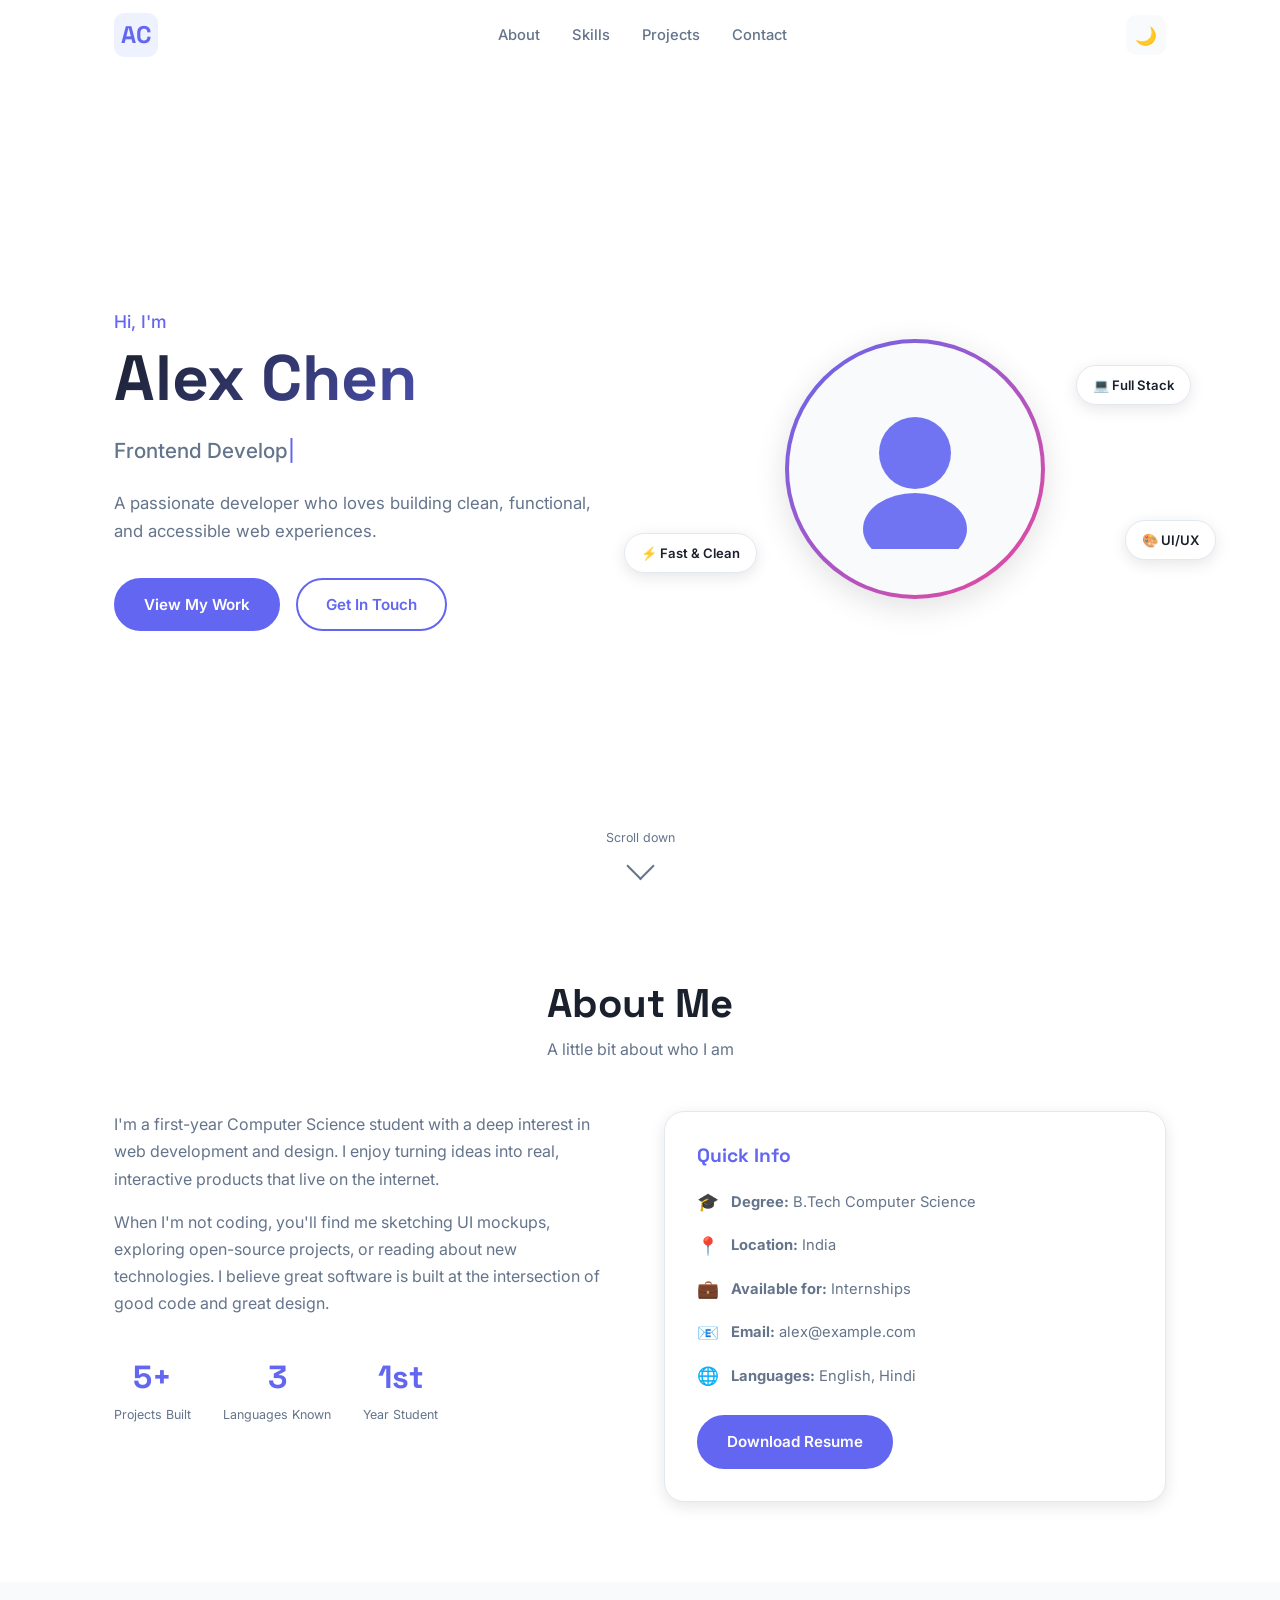
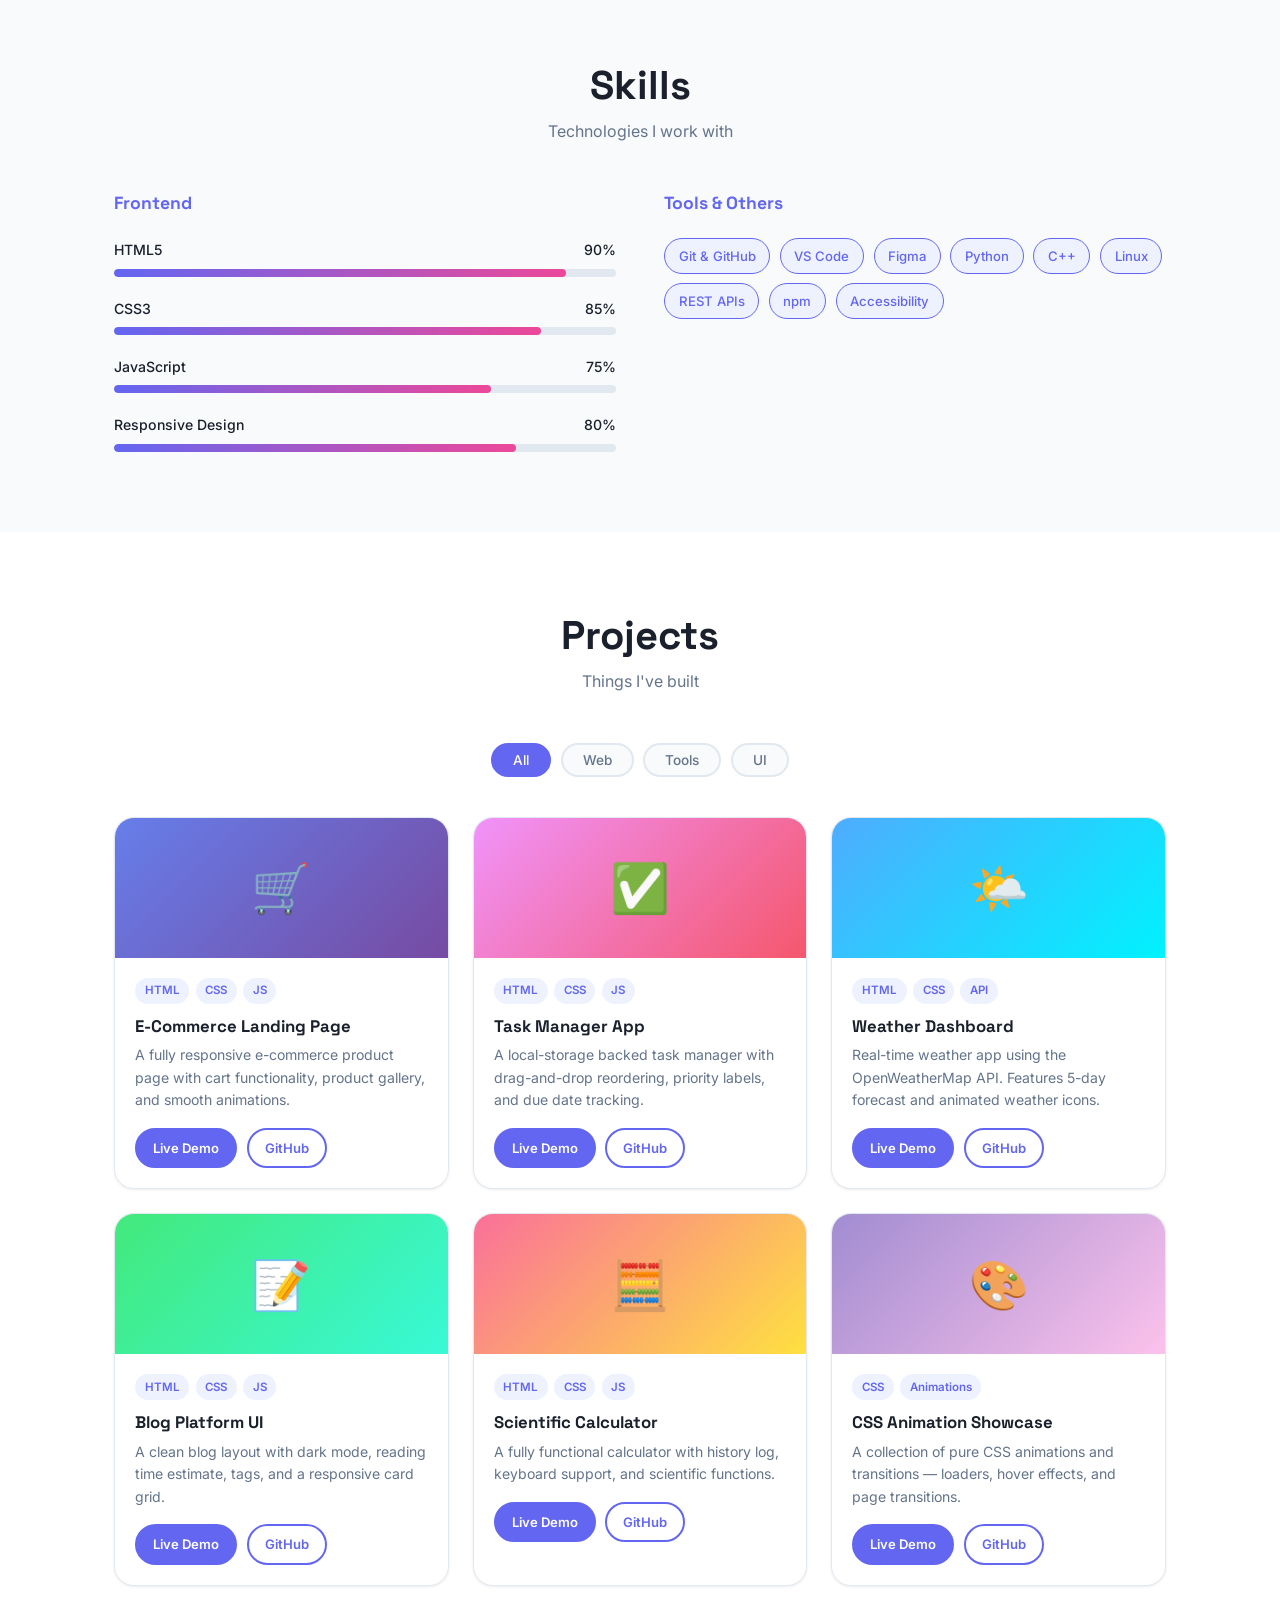
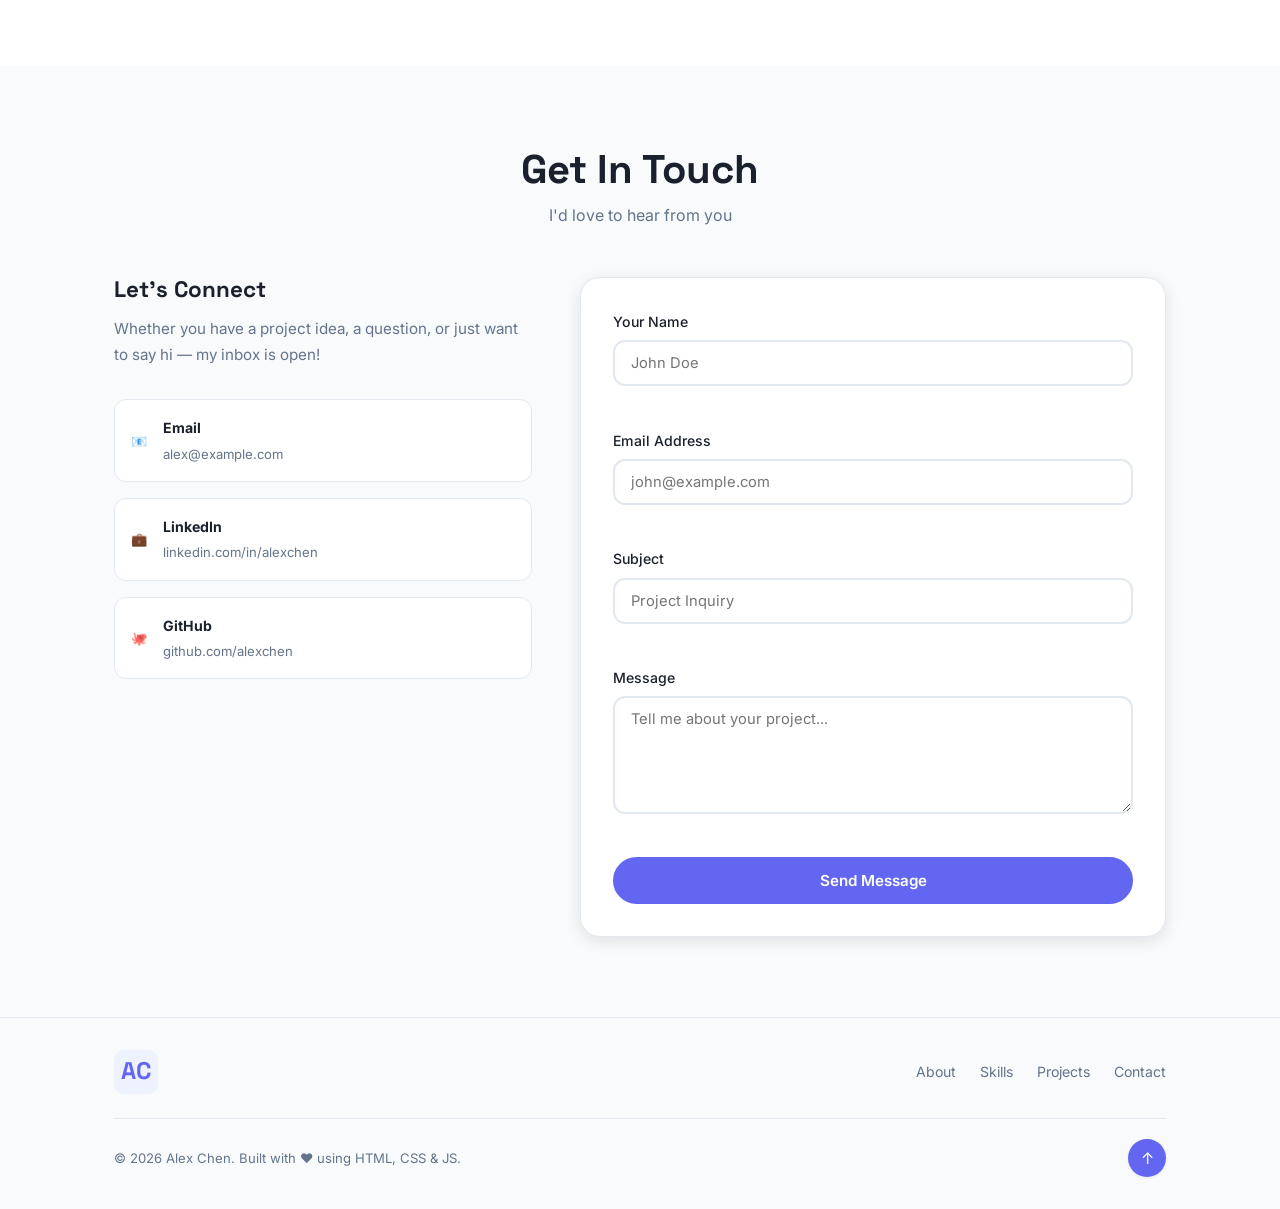
==== index.html @ ab6dd604 "Initial commit: portfolio website with HTML, CSS, JS" ====
<!DOCTYPE html>
<html lang="en">
<head>
  <meta charset="UTF-8" />
  <meta name="viewport" content="width=device-width, initial-scale=1.0" />
  <title>Alex Chen | Portfolio</title>
  <link rel="stylesheet" href="style.css" />
  <link rel="preconnect" href="https://fonts.googleapis.com" />
  <link href="https://fonts.googleapis.com/css2?family=Inter:wght@300;400;500;600;700&family=Space+Grotesk:wght@400;500;600;700&display=swap" rel="stylesheet" />
</head>
<body>

  <!-- NAVBAR -->
  <nav class="navbar" id="navbar">
    <div class="nav-container">
      <a href="#home" class="nav-logo">AC</a>
      <ul class="nav-links" id="nav-links">
        <li><a href="#about">About</a></li>
        <li><a href="#skills">Skills</a></li>
        <li><a href="#projects">Projects</a></li>
        <li><a href="#contact">Contact</a></li>
      </ul>
      <div class="nav-actions">
        <button class="theme-toggle" id="theme-toggle" aria-label="Toggle dark mode">
          <span class="theme-icon">🌙</span>
        </button>
        <button class="hamburger" id="hamburger" aria-label="Open menu">
          <span></span><span></span><span></span>
        </button>
      </div>
    </div>
  </nav>

  <!-- HERO -->
  <section class="hero" id="home">
    <div class="hero-content">
      <p class="hero-greeting">Hi, I'm</p>
      <h1 class="hero-name">Alex Chen</h1>
      <div class="hero-roles">
        <span class="role-text" id="role-text"></span><span class="cursor">|</span>
      </div>
      <p class="hero-bio">
        A passionate developer who loves building clean, functional, and accessible web experiences.
      </p>
      <div class="hero-buttons">
        <a href="#projects" class="btn btn-primary">View My Work</a>
        <a href="#contact" class="btn btn-outline">Get In Touch</a>
      </div>
    </div>
    <div class="hero-visual">
      <div class="avatar-ring">
        <div class="avatar">
          <svg viewBox="0 0 200 200" xmlns="http://www.w3.org/2000/svg" width="160" height="160">
            <circle cx="100" cy="80" r="45" fill="var(--accent)" opacity="0.9"/>
            <ellipse cx="100" cy="175" rx="65" ry="45" fill="var(--accent)" opacity="0.9"/>
          </svg>
        </div>
      </div>
      <div class="floating-badge badge-1">💻 Full Stack</div>
      <div class="floating-badge badge-2">🎨 UI/UX</div>
      <div class="floating-badge badge-3">⚡ Fast &amp; Clean</div>
    </div>
    <div class="scroll-hint">
      <span>Scroll down</span>
      <div class="scroll-arrow"></div>
    </div>
  </section>

  <!-- ABOUT -->
  <section class="section" id="about">
    <div class="container">
      <h2 class="section-title">About Me</h2>
      <p class="section-subtitle">A little bit about who I am</p>
      <div class="about-grid">
        <div class="about-text">
          <p>
            I'm a first-year Computer Science student with a deep interest in web development and design.
            I enjoy turning ideas into real, interactive products that live on the internet.
          </p>
          <p>
            When I'm not coding, you'll find me sketching UI mockups, exploring open-source projects,
            or reading about new technologies. I believe great software is built at the intersection
            of good code and great design.
          </p>
          <div class="about-facts">
            <div class="fact">
              <span class="fact-number">5+</span>
              <span class="fact-label">Projects Built</span>
            </div>
            <div class="fact">
              <span class="fact-number">3</span>
              <span class="fact-label">Languages Known</span>
            </div>
            <div class="fact">
              <span class="fact-number">1st</span>
              <span class="fact-label">Year Student</span>
            </div>
          </div>
        </div>
        <div class="about-card">
          <h3>Quick Info</h3>
          <ul class="info-list">
            <li><span class="info-icon">🎓</span><span><strong>Degree:</strong> B.Tech Computer Science</span></li>
            <li><span class="info-icon">📍</span><span><strong>Location:</strong> India</span></li>
            <li><span class="info-icon">💼</span><span><strong>Available for:</strong> Internships</span></li>
            <li><span class="info-icon">📧</span><span><strong>Email:</strong> alex@example.com</span></li>
            <li><span class="info-icon">🌐</span><span><strong>Languages:</strong> English, Hindi</span></li>
          </ul>
          <a href="#" class="btn btn-primary" style="margin-top: 1.5rem; display:inline-block;">Download Resume</a>
        </div>
      </div>
    </div>
  </section>

  <!-- SKILLS -->
  <section class="section section-alt" id="skills">
    <div class="container">
      <h2 class="section-title">Skills</h2>
      <p class="section-subtitle">Technologies I work with</p>

      <div class="skills-categories">
        <div class="skill-category">
          <h3>Frontend</h3>
          <div class="skill-bars">
            <div class="skill-bar-item">
              <div class="skill-bar-label"><span>HTML5</span><span>90%</span></div>
              <div class="skill-bar-track"><div class="skill-bar-fill" data-width="90"></div></div>
            </div>
            <div class="skill-bar-item">
              <div class="skill-bar-label"><span>CSS3</span><span>85%</span></div>
              <div class="skill-bar-track"><div class="skill-bar-fill" data-width="85"></div></div>
            </div>
            <div class="skill-bar-item">
              <div class="skill-bar-label"><span>JavaScript</span><span>75%</span></div>
              <div class="skill-bar-track"><div class="skill-bar-fill" data-width="75"></div></div>
            </div>
            <div class="skill-bar-item">
              <div class="skill-bar-label"><span>Responsive Design</span><span>80%</span></div>
              <div class="skill-bar-track"><div class="skill-bar-fill" data-width="80"></div></div>
            </div>
          </div>
        </div>

        <div class="skill-category">
          <h3>Tools &amp; Others</h3>
          <div class="skill-tags">
            <span class="tag">Git &amp; GitHub</span>
            <span class="tag">VS Code</span>
            <span class="tag">Figma</span>
            <span class="tag">Python</span>
            <span class="tag">C++</span>
            <span class="tag">Linux</span>
            <span class="tag">REST APIs</span>
            <span class="tag">npm</span>
            <span class="tag">Accessibility</span>
          </div>
        </div>
      </div>
    </div>
  </section>

  <!-- PROJECTS -->
  <section class="section" id="projects">
    <div class="container">
      <h2 class="section-title">Projects</h2>
      <p class="section-subtitle">Things I've built</p>

      <div class="filter-bar">
        <button class="filter-btn active" data-filter="all">All</button>
        <button class="filter-btn" data-filter="web">Web</button>
        <button class="filter-btn" data-filter="tool">Tools</button>
        <button class="filter-btn" data-filter="ui">UI</button>
      </div>

      <div class="projects-grid" id="projects-grid">

        <div class="project-card" data-category="web">
          <div class="project-img" style="background: linear-gradient(135deg, #667eea, #764ba2);">
            <span>🛒</span>
          </div>
          <div class="project-body">
            <div class="project-tags">
              <span class="ptag">HTML</span><span class="ptag">CSS</span><span class="ptag">JS</span>
            </div>
            <h3>E-Commerce Landing Page</h3>
            <p>A fully responsive e-commerce product page with cart functionality, product gallery, and smooth animations.</p>
            <div class="project-links">
              <a href="#" class="btn btn-sm btn-primary">Live Demo</a>
              <a href="#" class="btn btn-sm btn-outline">GitHub</a>
            </div>
          </div>
        </div>

        <div class="project-card" data-category="tool">
          <div class="project-img" style="background: linear-gradient(135deg, #f093fb, #f5576c);">
            <span>✅</span>
          </div>
          <div class="project-body">
            <div class="project-tags">
              <span class="ptag">HTML</span><span class="ptag">CSS</span><span class="ptag">JS</span>
            </div>
            <h3>Task Manager App</h3>
            <p>A local-storage backed task manager with drag-and-drop reordering, priority labels, and due date tracking.</p>
            <div class="project-links">
              <a href="#" class="btn btn-sm btn-primary">Live Demo</a>
              <a href="#" class="btn btn-sm btn-outline">GitHub</a>
            </div>
          </div>
        </div>

        <div class="project-card" data-category="ui">
          <div class="project-img" style="background: linear-gradient(135deg, #4facfe, #00f2fe);">
            <span>🌤️</span>
          </div>
          <div class="project-body">
            <div class="project-tags">
              <span class="ptag">HTML</span><span class="ptag">CSS</span><span class="ptag">API</span>
            </div>
            <h3>Weather Dashboard</h3>
            <p>Real-time weather app using the OpenWeatherMap API. Features 5-day forecast and animated weather icons.</p>
            <div class="project-links">
              <a href="#" class="btn btn-sm btn-primary">Live Demo</a>
              <a href="#" class="btn btn-sm btn-outline">GitHub</a>
            </div>
          </div>
        </div>

        <div class="project-card" data-category="web">
          <div class="project-img" style="background: linear-gradient(135deg, #43e97b, #38f9d7);">
            <span>📝</span>
          </div>
          <div class="project-body">
            <div class="project-tags">
              <span class="ptag">HTML</span><span class="ptag">CSS</span><span class="ptag">JS</span>
            </div>
            <h3>Blog Platform UI</h3>
            <p>A clean blog layout with dark mode, reading time estimate, tags, and a responsive card grid.</p>
            <div class="project-links">
              <a href="#" class="btn btn-sm btn-primary">Live Demo</a>
              <a href="#" class="btn btn-sm btn-outline">GitHub</a>
            </div>
          </div>
        </div>

        <div class="project-card" data-category="tool">
          <div class="project-img" style="background: linear-gradient(135deg, #fa709a, #fee140);">
            <span>🧮</span>
          </div>
          <div class="project-body">
            <div class="project-tags">
              <span class="ptag">HTML</span><span class="ptag">CSS</span><span class="ptag">JS</span>
            </div>
            <h3>Scientific Calculator</h3>
            <p>A fully functional calculator with history log, keyboard support, and scientific functions.</p>
            <div class="project-links">
              <a href="#" class="btn btn-sm btn-primary">Live Demo</a>
              <a href="#" class="btn btn-sm btn-outline">GitHub</a>
            </div>
          </div>
        </div>

        <div class="project-card" data-category="ui">
          <div class="project-img" style="background: linear-gradient(135deg, #a18cd1, #fbc2eb);">
            <span>🎨</span>
          </div>
          <div class="project-body">
            <div class="project-tags">
              <span class="ptag">CSS</span><span class="ptag">Animations</span>
            </div>
            <h3>CSS Animation Showcase</h3>
            <p>A collection of pure CSS animations and transitions — loaders, hover effects, and page transitions.</p>
            <div class="project-links">
              <a href="#" class="btn btn-sm btn-primary">Live Demo</a>
              <a href="#" class="btn btn-sm btn-outline">GitHub</a>
            </div>
          </div>
        </div>

      </div>
    </div>
  </section>

  <!-- CONTACT -->
  <section class="section section-alt" id="contact">
    <div class="container">
      <h2 class="section-title">Get In Touch</h2>
      <p class="section-subtitle">I'd love to hear from you</p>

      <div class="contact-grid">
        <div class="contact-info">
          <h3>Let's Connect</h3>
          <p>Whether you have a project idea, a question, or just want to say hi — my inbox is open!</p>
          <div class="contact-items">
            <a href="mailto:alex@example.com" class="contact-item">
              <span class="ci-icon">📧</span>
              <div>
                <strong>Email</strong>
                <span>alex@example.com</span>
              </div>
            </a>
            <a href="#" class="contact-item">
              <span class="ci-icon">💼</span>
              <div>
                <strong>LinkedIn</strong>
                <span>linkedin.com/in/alexchen</span>
              </div>
            </a>
            <a href="#" class="contact-item">
              <span class="ci-icon">🐙</span>
              <div>
                <strong>GitHub</strong>
                <span>github.com/alexchen</span>
              </div>
            </a>
          </div>
        </div>

        <form class="contact-form" id="contact-form" novalidate>
          <div class="form-group">
            <label for="name">Your Name</label>
            <input type="text" id="name" name="name" placeholder="John Doe" required />
            <span class="field-error" id="name-error"></span>
          </div>
          <div class="form-group">
            <label for="email">Email Address</label>
            <input type="email" id="email" name="email" placeholder="john@example.com" required />
            <span class="field-error" id="email-error"></span>
          </div>
          <div class="form-group">
            <label for="subject">Subject</label>
            <input type="text" id="subject" name="subject" placeholder="Project Inquiry" required />
            <span class="field-error" id="subject-error"></span>
          </div>
          <div class="form-group">
            <label for="message">Message</label>
            <textarea id="message" name="message" rows="5" placeholder="Tell me about your project..." required></textarea>
            <span class="field-error" id="message-error"></span>
          </div>
          <button type="submit" class="btn btn-primary btn-full">Send Message</button>
          <div class="form-success" id="form-success">
            ✅ Message sent! I'll get back to you soon.
          </div>
        </form>
      </div>
    </div>
  </section>

  <!-- FOOTER -->
  <footer class="footer">
    <div class="container">
      <div class="footer-top">
        <a href="#home" class="nav-logo">AC</a>
        <ul class="footer-links">
          <li><a href="#about">About</a></li>
          <li><a href="#skills">Skills</a></li>
          <li><a href="#projects">Projects</a></li>
          <li><a href="#contact">Contact</a></li>
        </ul>
      </div>
      <div class="footer-bottom">
        <p>© 2026 Alex Chen. Built with ❤️ using HTML, CSS &amp; JS.</p>
        <button class="back-to-top" id="back-to-top" aria-label="Back to top">↑</button>
      </div>
    </div>
  </footer>

  <script src="script.js"></script>
</body>
</html>
---- style.css ----
/* =============================================
   ROOT VARIABLES & RESET
   ============================================= */
:root {
  --bg: #ffffff;
  --bg-alt: #f8fafc;
  --surface: #ffffff;
  --border: #e2e8f0;
  --text: #1a202c;
  --text-muted: #64748b;
  --accent: #6366f1;
  --accent-hover: #4f46e5;
  --accent-light: #eef2ff;
  --success: #10b981;
  --error: #ef4444;
  --shadow-sm: 0 1px 3px rgba(0,0,0,0.08);
  --shadow-md: 0 4px 16px rgba(0,0,0,0.1);
  --shadow-lg: 0 8px 32px rgba(0,0,0,0.12);
  --radius: 12px;
  --radius-lg: 20px;
  --nav-height: 70px;
  --transition: 0.3s ease;
  --font-body: 'Inter', sans-serif;
  --font-heading: 'Space Grotesk', sans-serif;
}

[data-theme="dark"] {
  --bg: #0f172a;
  --bg-alt: #1e293b;
  --surface: #1e293b;
  --border: #334155;
  --text: #f1f5f9;
  --text-muted: #94a3b8;
  --accent: #818cf8;
  --accent-hover: #6366f1;
  --accent-light: #1e1b4b;
  --shadow-sm: 0 1px 3px rgba(0,0,0,0.3);
  --shadow-md: 0 4px 16px rgba(0,0,0,0.4);
  --shadow-lg: 0 8px 32px rgba(0,0,0,0.5);
}

*, *::before, *::after {
  margin: 0;
  padding: 0;
  box-sizing: border-box;
}

html {
  scroll-behavior: smooth;
  font-size: 16px;
}

body {
  font-family: var(--font-body);
  background-color: var(--bg);
  color: var(--text);
  line-height: 1.7;
  transition: background-color var(--transition), color var(--transition);
  overflow-x: hidden;
}

img { max-width: 100%; display: block; }
a { text-decoration: none; color: inherit; }
ul { list-style: none; }
button { cursor: pointer; border: none; background: none; font-family: inherit; }

/* =============================================
   TYPOGRAPHY
   ============================================= */
h1, h2, h3, h4 {
  font-family: var(--font-heading);
  line-height: 1.2;
  color: var(--text);
}

/* =============================================
   LAYOUT UTILITIES
   ============================================= */
.container {
  max-width: 1100px;
  margin: 0 auto;
  padding: 0 1.5rem;
}

.section {
  padding: 5rem 0;
}

.section-alt {
  background-color: var(--bg-alt);
}

.section-title {
  font-size: clamp(1.8rem, 4vw, 2.5rem);
  text-align: center;
  margin-bottom: 0.5rem;
}

.section-subtitle {
  text-align: center;
  color: var(--text-muted);
  font-size: 1rem;
  margin-bottom: 3rem;
}

/* =============================================
   BUTTONS
   ============================================= */
.btn {
  display: inline-flex;
  align-items: center;
  gap: 0.5rem;
  padding: 0.75rem 1.75rem;
  border-radius: 50px;
  font-size: 0.95rem;
  font-weight: 600;
  font-family: var(--font-body);
  transition: all var(--transition);
  cursor: pointer;
  border: 2px solid transparent;
}

.btn-primary {
  background-color: var(--accent);
  color: #fff;
  border-color: var(--accent);
}

.btn-primary:hover {
  background-color: var(--accent-hover);
  border-color: var(--accent-hover);
  transform: translateY(-2px);
  box-shadow: 0 6px 20px rgba(99, 102, 241, 0.4);
}

.btn-outline {
  background-color: transparent;
  color: var(--accent);
  border-color: var(--accent);
}

.btn-outline:hover {
  background-color: var(--accent);
  color: #fff;
  transform: translateY(-2px);
}

.btn-sm {
  padding: 0.45rem 1rem;
  font-size: 0.82rem;
}

.btn-full {
  width: 100%;
  justify-content: center;
}

/* =============================================
   NAVBAR
   ============================================= */
.navbar {
  position: fixed;
  top: 0;
  left: 0;
  right: 0;
  z-index: 1000;
  height: var(--nav-height);
  background-color: transparent;
  transition: background-color var(--transition), box-shadow var(--transition);
}

.navbar.scrolled {
  background-color: var(--surface);
  box-shadow: var(--shadow-sm);
}

.nav-container {
  max-width: 1100px;
  margin: 0 auto;
  padding: 0 1.5rem;
  height: 100%;
  display: flex;
  align-items: center;
  justify-content: space-between;
}

.nav-logo {
  font-family: var(--font-heading);
  font-size: 1.5rem;
  font-weight: 700;
  color: var(--accent);
  background-color: var(--accent-light);
  width: 44px;
  height: 44px;
  border-radius: 10px;
  display: grid;
  place-items: center;
  transition: transform var(--transition);
}

.nav-logo:hover { transform: scale(1.05); }

.nav-links {
  display: flex;
  align-items: center;
  gap: 2rem;
}

.nav-links a {
  font-size: 0.92rem;
  font-weight: 500;
  color: var(--text-muted);
  position: relative;
  padding-bottom: 2px;
  transition: color var(--transition);
}

.nav-links a::after {
  content: '';
  position: absolute;
  bottom: 0;
  left: 0;
  width: 0;
  height: 2px;
  background: var(--accent);
  border-radius: 2px;
  transition: width var(--transition);
}

.nav-links a:hover,
.nav-links a.active {
  color: var(--accent);
}

.nav-links a:hover::after,
.nav-links a.active::after {
  width: 100%;
}

.nav-actions {
  display: flex;
  align-items: center;
  gap: 0.75rem;
}

.theme-toggle {
  width: 40px;
  height: 40px;
  border-radius: 10px;
  background: var(--bg-alt);
  display: grid;
  place-items: center;
  font-size: 1.1rem;
  transition: background var(--transition), transform var(--transition);
}

.theme-toggle:hover {
  background: var(--border);
  transform: rotate(15deg);
}

.hamburger {
  display: none;
  flex-direction: column;
  gap: 5px;
  width: 40px;
  height: 40px;
  padding: 10px;
  border-radius: 10px;
  background: var(--bg-alt);
}

.hamburger span {
  display: block;
  height: 2px;
  background: var(--text);
  border-radius: 2px;
  transition: all var(--transition);
}

.hamburger.open span:nth-child(1) { transform: translateY(7px) rotate(45deg); }
.hamburger.open span:nth-child(2) { opacity: 0; }
.hamburger.open span:nth-child(3) { transform: translateY(-7px) rotate(-45deg); }

/* =============================================
   HERO
   ============================================= */
.hero {
  min-height: 100vh;
  display: grid;
  grid-template-columns: 1fr 1fr;
  align-items: center;
  gap: 3rem;
  padding: calc(var(--nav-height) + 2rem) 1.5rem 4rem;
  max-width: 1100px;
  margin: 0 auto;
  position: relative;
}

.hero-content {
  animation: fadeInLeft 0.8s ease forwards;
}

.hero-greeting {
  font-size: 1.1rem;
  color: var(--accent);
  font-weight: 500;
  margin-bottom: 0.25rem;
}

.hero-name {
  font-size: clamp(2.5rem, 6vw, 4rem);
  font-weight: 700;
  margin-bottom: 1rem;
  background: linear-gradient(135deg, var(--text), var(--accent));
  -webkit-background-clip: text;
  -webkit-text-fill-color: transparent;
  background-clip: text;
}

.hero-roles {
  font-size: 1.3rem;
  font-weight: 500;
  color: var(--text-muted);
  margin-bottom: 1.25rem;
  min-height: 2rem;
}

.cursor {
  animation: blink 1s step-end infinite;
  color: var(--accent);
}

@keyframes blink {
  0%, 100% { opacity: 1; }
  50% { opacity: 0; }
}

.hero-bio {
  color: var(--text-muted);
  font-size: 1.05rem;
  margin-bottom: 2rem;
  max-width: 480px;
}

.hero-buttons {
  display: flex;
  gap: 1rem;
  flex-wrap: wrap;
}

/* Hero Visual */
.hero-visual {
  position: relative;
  display: flex;
  justify-content: center;
  align-items: center;
  animation: fadeInRight 0.8s ease forwards;
}

.avatar-ring {
  width: 260px;
  height: 260px;
  border-radius: 50%;
  background: linear-gradient(135deg, var(--accent), #ec4899);
  padding: 4px;
  box-shadow: var(--shadow-lg);
  animation: float 4s ease-in-out infinite;
}

@keyframes float {
  0%, 100% { transform: translateY(0); }
  50% { transform: translateY(-16px); }
}

.avatar {
  width: 100%;
  height: 100%;
  border-radius: 50%;
  background: var(--bg-alt);
  display: grid;
  place-items: center;
  overflow: hidden;
}

.floating-badge {
  position: absolute;
  background: var(--surface);
  border: 1px solid var(--border);
  border-radius: 50px;
  padding: 0.5rem 1rem;
  font-size: 0.82rem;
  font-weight: 600;
  box-shadow: var(--shadow-md);
  white-space: nowrap;
}

.badge-1 { top: 10%; right: -5%; animation: float 3.5s 0.3s ease-in-out infinite; }
.badge-2 { bottom: 15%; right: -10%; animation: float 4s 0.6s ease-in-out infinite; }
.badge-3 { bottom: 10%; left: -8%; animation: float 3.8s 0.9s ease-in-out infinite; }

.scroll-hint {
  position: absolute;
  bottom: 1.5rem;
  left: 50%;
  transform: translateX(-50%);
  display: flex;
  flex-direction: column;
  align-items: center;
  gap: 0.5rem;
  color: var(--text-muted);
  font-size: 0.78rem;
  animation: fadeIn 1.5s 1s ease both;
}

.scroll-arrow {
  width: 20px;
  height: 20px;
  border-right: 2px solid var(--text-muted);
  border-bottom: 2px solid var(--text-muted);
  transform: rotate(45deg);
  animation: scrollBounce 1.5s ease-in-out infinite;
}

@keyframes scrollBounce {
  0%, 100% { transform: rotate(45deg) translateY(0); }
  50% { transform: rotate(45deg) translateY(5px); }
}

/* =============================================
   ABOUT
   ============================================= */
.about-grid {
  display: grid;
  grid-template-columns: 1fr 1fr;
  gap: 3rem;
  align-items: start;
}

.about-text p {
  color: var(--text-muted);
  margin-bottom: 1rem;
  font-size: 1rem;
}

.about-facts {
  display: flex;
  gap: 2rem;
  margin-top: 2rem;
  flex-wrap: wrap;
}

.fact {
  display: flex;
  flex-direction: column;
  align-items: center;
}

.fact-number {
  font-family: var(--font-heading);
  font-size: 2rem;
  font-weight: 700;
  color: var(--accent);
}

.fact-label {
  font-size: 0.78rem;
  color: var(--text-muted);
  text-align: center;
}

.about-card {
  background: var(--surface);
  border: 1px solid var(--border);
  border-radius: var(--radius-lg);
  padding: 2rem;
  box-shadow: var(--shadow-md);
}

.about-card h3 {
  font-size: 1.2rem;
  margin-bottom: 1.25rem;
  color: var(--accent);
}

.info-list {
  display: flex;
  flex-direction: column;
  gap: 0.85rem;
}

.info-list li {
  display: flex;
  align-items: center;
  gap: 0.75rem;
  font-size: 0.92rem;
  color: var(--text-muted);
}

.info-icon { font-size: 1.1rem; }

/* =============================================
   SKILLS
   ============================================= */
.skills-categories {
  display: grid;
  grid-template-columns: 1fr 1fr;
  gap: 3rem;
}

.skill-category h3 {
  font-size: 1.1rem;
  margin-bottom: 1.5rem;
  color: var(--accent);
}

.skill-bars {
  display: flex;
  flex-direction: column;
  gap: 1.25rem;
}

.skill-bar-item { display: flex; flex-direction: column; gap: 0.4rem; }

.skill-bar-label {
  display: flex;
  justify-content: space-between;
  font-size: 0.88rem;
  font-weight: 500;
  color: var(--text);
}

.skill-bar-track {
  height: 8px;
  background: var(--border);
  border-radius: 50px;
  overflow: hidden;
}

.skill-bar-fill {
  height: 100%;
  background: linear-gradient(90deg, var(--accent), #ec4899);
  border-radius: 50px;
  width: 0;
  transition: width 1.2s cubic-bezier(0.4, 0, 0.2, 1);
}

.skill-tags {
  display: flex;
  flex-wrap: wrap;
  gap: 0.6rem;
  margin-top: 0.5rem;
}

.tag {
  background: var(--accent-light);
  color: var(--accent);
  border: 1px solid var(--accent);
  padding: 0.35rem 0.85rem;
  border-radius: 50px;
  font-size: 0.82rem;
  font-weight: 500;
  transition: all var(--transition);
}

.tag:hover {
  background: var(--accent);
  color: #fff;
  transform: translateY(-2px);
}

/* =============================================
   PROJECTS
   ============================================= */
.filter-bar {
  display: flex;
  justify-content: center;
  gap: 0.6rem;
  margin-bottom: 2.5rem;
  flex-wrap: wrap;
}

.filter-btn {
  padding: 0.45rem 1.25rem;
  border-radius: 50px;
  font-size: 0.85rem;
  font-weight: 500;
  background: var(--bg-alt);
  color: var(--text-muted);
  border: 2px solid var(--border);
  transition: all var(--transition);
}

.filter-btn:hover,
.filter-btn.active {
  background: var(--accent);
  color: #fff;
  border-color: var(--accent);
}

.projects-grid {
  display: grid;
  grid-template-columns: repeat(auto-fill, minmax(300px, 1fr));
  gap: 1.5rem;
}

.project-card {
  background: var(--surface);
  border: 1px solid var(--border);
  border-radius: var(--radius-lg);
  overflow: hidden;
  box-shadow: var(--shadow-sm);
  transition: transform var(--transition), box-shadow var(--transition), opacity 0.4s ease;
  animation: fadeInUp 0.5s ease both;
}

.project-card:hover {
  transform: translateY(-6px);
  box-shadow: var(--shadow-lg);
}

.project-card.hidden {
  display: none;
}

.project-img {
  height: 140px;
  display: grid;
  place-items: center;
  font-size: 3rem;
}

.project-body {
  padding: 1.25rem;
}

.project-tags {
  display: flex;
  gap: 0.4rem;
  flex-wrap: wrap;
  margin-bottom: 0.75rem;
}

.ptag {
  background: var(--accent-light);
  color: var(--accent);
  padding: 0.2rem 0.6rem;
  border-radius: 50px;
  font-size: 0.72rem;
  font-weight: 600;
}

.project-body h3 {
  font-size: 1.05rem;
  margin-bottom: 0.5rem;
}

.project-body p {
  font-size: 0.88rem;
  color: var(--text-muted);
  margin-bottom: 1rem;
  line-height: 1.6;
}

.project-links {
  display: flex;
  gap: 0.6rem;
}

/* =============================================
   CONTACT
   ============================================= */
.contact-grid {
  display: grid;
  grid-template-columns: 1fr 1.4fr;
  gap: 3rem;
  align-items: start;
}

.contact-info h3 {
  font-size: 1.4rem;
  margin-bottom: 0.75rem;
}

.contact-info > p {
  color: var(--text-muted);
  margin-bottom: 2rem;
  font-size: 0.95rem;
}

.contact-items {
  display: flex;
  flex-direction: column;
  gap: 1rem;
}

.contact-item {
  display: flex;
  align-items: center;
  gap: 1rem;
  padding: 1rem;
  background: var(--surface);
  border: 1px solid var(--border);
  border-radius: var(--radius);
  transition: all var(--transition);
}

.contact-item:hover {
  border-color: var(--accent);
  transform: translateX(4px);
  box-shadow: var(--shadow-sm);
}

.ci-icon { font-size: 1.5rem; }

.contact-item div {
  display: flex;
  flex-direction: column;
  gap: 0.15rem;
}

.contact-item strong {
  font-size: 0.88rem;
}

.contact-item span {
  font-size: 0.82rem;
  color: var(--text-muted);
}

/* Contact Form */
.contact-form {
  background: var(--surface);
  border: 1px solid var(--border);
  border-radius: var(--radius-lg);
  padding: 2rem;
  box-shadow: var(--shadow-md);
}

.form-group {
  display: flex;
  flex-direction: column;
  gap: 0.4rem;
  margin-bottom: 1.25rem;
}

.form-group label {
  font-size: 0.88rem;
  font-weight: 500;
  color: var(--text);
}

.form-group input,
.form-group textarea {
  padding: 0.75rem 1rem;
  border: 2px solid var(--border);
  border-radius: var(--radius);
  background: var(--bg);
  color: var(--text);
  font-family: var(--font-body);
  font-size: 0.92rem;
  transition: border-color var(--transition), box-shadow var(--transition);
  outline: none;
  resize: vertical;
}

.form-group input:focus,
.form-group textarea:focus {
  border-color: var(--accent);
  box-shadow: 0 0 0 3px rgba(99, 102, 241, 0.15);
}

.form-group input.error,
.form-group textarea.error {
  border-color: var(--error);
}

.field-error {
  font-size: 0.78rem;
  color: var(--error);
  min-height: 1rem;
}

.form-success {
  display: none;
  margin-top: 1rem;
  padding: 0.85rem 1rem;
  background: rgba(16, 185, 129, 0.1);
  color: var(--success);
  border: 1px solid rgba(16, 185, 129, 0.3);
  border-radius: var(--radius);
  font-size: 0.88rem;
  font-weight: 500;
  text-align: center;
}

.form-success.show { display: block; }

/* =============================================
   FOOTER
   ============================================= */
.footer {
  background: var(--bg-alt);
  border-top: 1px solid var(--border);
  padding: 2rem 0;
}

.footer-top {
  display: flex;
  justify-content: space-between;
  align-items: center;
  margin-bottom: 1.5rem;
  flex-wrap: wrap;
  gap: 1rem;
}

.footer-links {
  display: flex;
  gap: 1.5rem;
  flex-wrap: wrap;
}

.footer-links a {
  font-size: 0.88rem;
  color: var(--text-muted);
  transition: color var(--transition);
}

.footer-links a:hover { color: var(--accent); }

.footer-bottom {
  display: flex;
  justify-content: space-between;
  align-items: center;
  border-top: 1px solid var(--border);
  padding-top: 1.25rem;
  flex-wrap: wrap;
  gap: 0.75rem;
}

.footer-bottom p {
  font-size: 0.82rem;
  color: var(--text-muted);
}

.back-to-top {
  width: 38px;
  height: 38px;
  border-radius: 50%;
  background: var(--accent);
  color: #fff;
  font-size: 1rem;
  display: grid;
  place-items: center;
  transition: all var(--transition);
  box-shadow: var(--shadow-sm);
}

.back-to-top:hover {
  background: var(--accent-hover);
  transform: translateY(-3px);
  box-shadow: var(--shadow-md);
}

/* =============================================
   SCROLL REVEAL ANIMATION
   ============================================= */
.reveal {
  opacity: 0;
  transform: translateY(30px);
  transition: opacity 0.6s ease, transform 0.6s ease;
}

.reveal.visible {
  opacity: 1;
  transform: translateY(0);
}

/* =============================================
   KEYFRAMES
   ============================================= */
@keyframes fadeInLeft {
  from { opacity: 0; transform: translateX(-40px); }
  to   { opacity: 1; transform: translateX(0); }
}

@keyframes fadeInRight {
  from { opacity: 0; transform: translateX(40px); }
  to   { opacity: 1; transform: translateX(0); }
}

@keyframes fadeIn {
  from { opacity: 0; }
  to   { opacity: 1; }
}

@keyframes fadeInUp {
  from { opacity: 0; transform: translateY(20px); }
  to   { opacity: 1; transform: translateY(0); }
}

/* =============================================
   RESPONSIVE — TABLET
   ============================================= */
@media (max-width: 900px) {
  .hero {
    grid-template-columns: 1fr;
    text-align: center;
    padding-top: calc(var(--nav-height) + 3rem);
  }

  .hero-content { order: 2; }
  .hero-visual  { order: 1; }

  .hero-bio { margin: 0 auto 2rem; }
  .hero-buttons { justify-content: center; }
  .scroll-hint { display: none; }

  .badge-1, .badge-2, .badge-3 {
    display: none;
  }

  .about-grid { grid-template-columns: 1fr; }
  .skills-categories { grid-template-columns: 1fr; }
  .contact-grid { grid-template-columns: 1fr; }
}

/* =============================================
   RESPONSIVE — MOBILE
   ============================================= */
@media (max-width: 640px) {
  .nav-links {
    display: none;
    position: fixed;
    top: var(--nav-height);
    left: 0;
    right: 0;
    background: var(--surface);
    flex-direction: column;
    padding: 1.5rem;
    gap: 1.25rem;
    border-bottom: 1px solid var(--border);
    box-shadow: var(--shadow-md);
    z-index: 999;
  }

  .nav-links.open { display: flex; }
  .hamburger { display: flex; }

  .hero {
    padding-left: 1rem;
    padding-right: 1rem;
  }

  .avatar-ring {
    width: 200px;
    height: 200px;
  }

  .projects-grid {
    grid-template-columns: 1fr;
  }

  .about-facts { gap: 1.25rem; }

  .footer-top,
  .footer-bottom {
    flex-direction: column;
    align-items: flex-start;
  }

  .back-to-top { align-self: flex-end; }
}
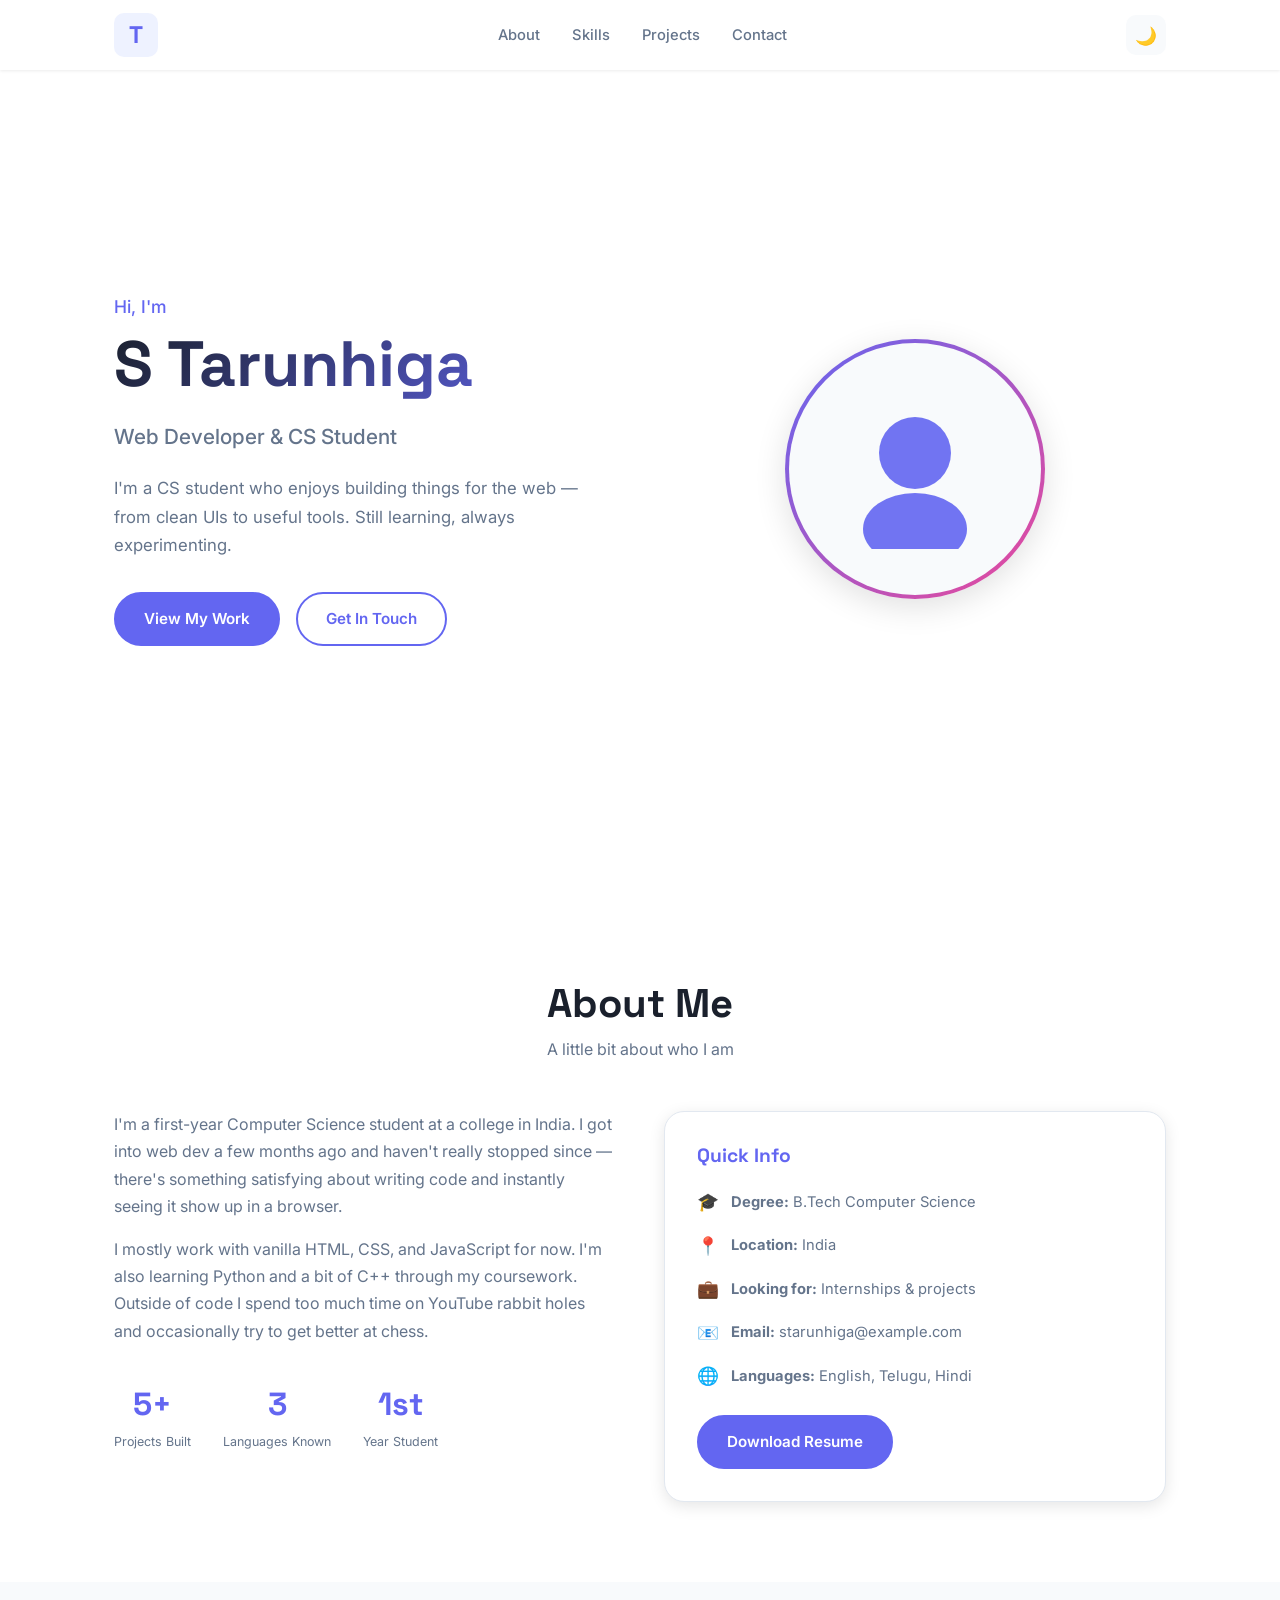
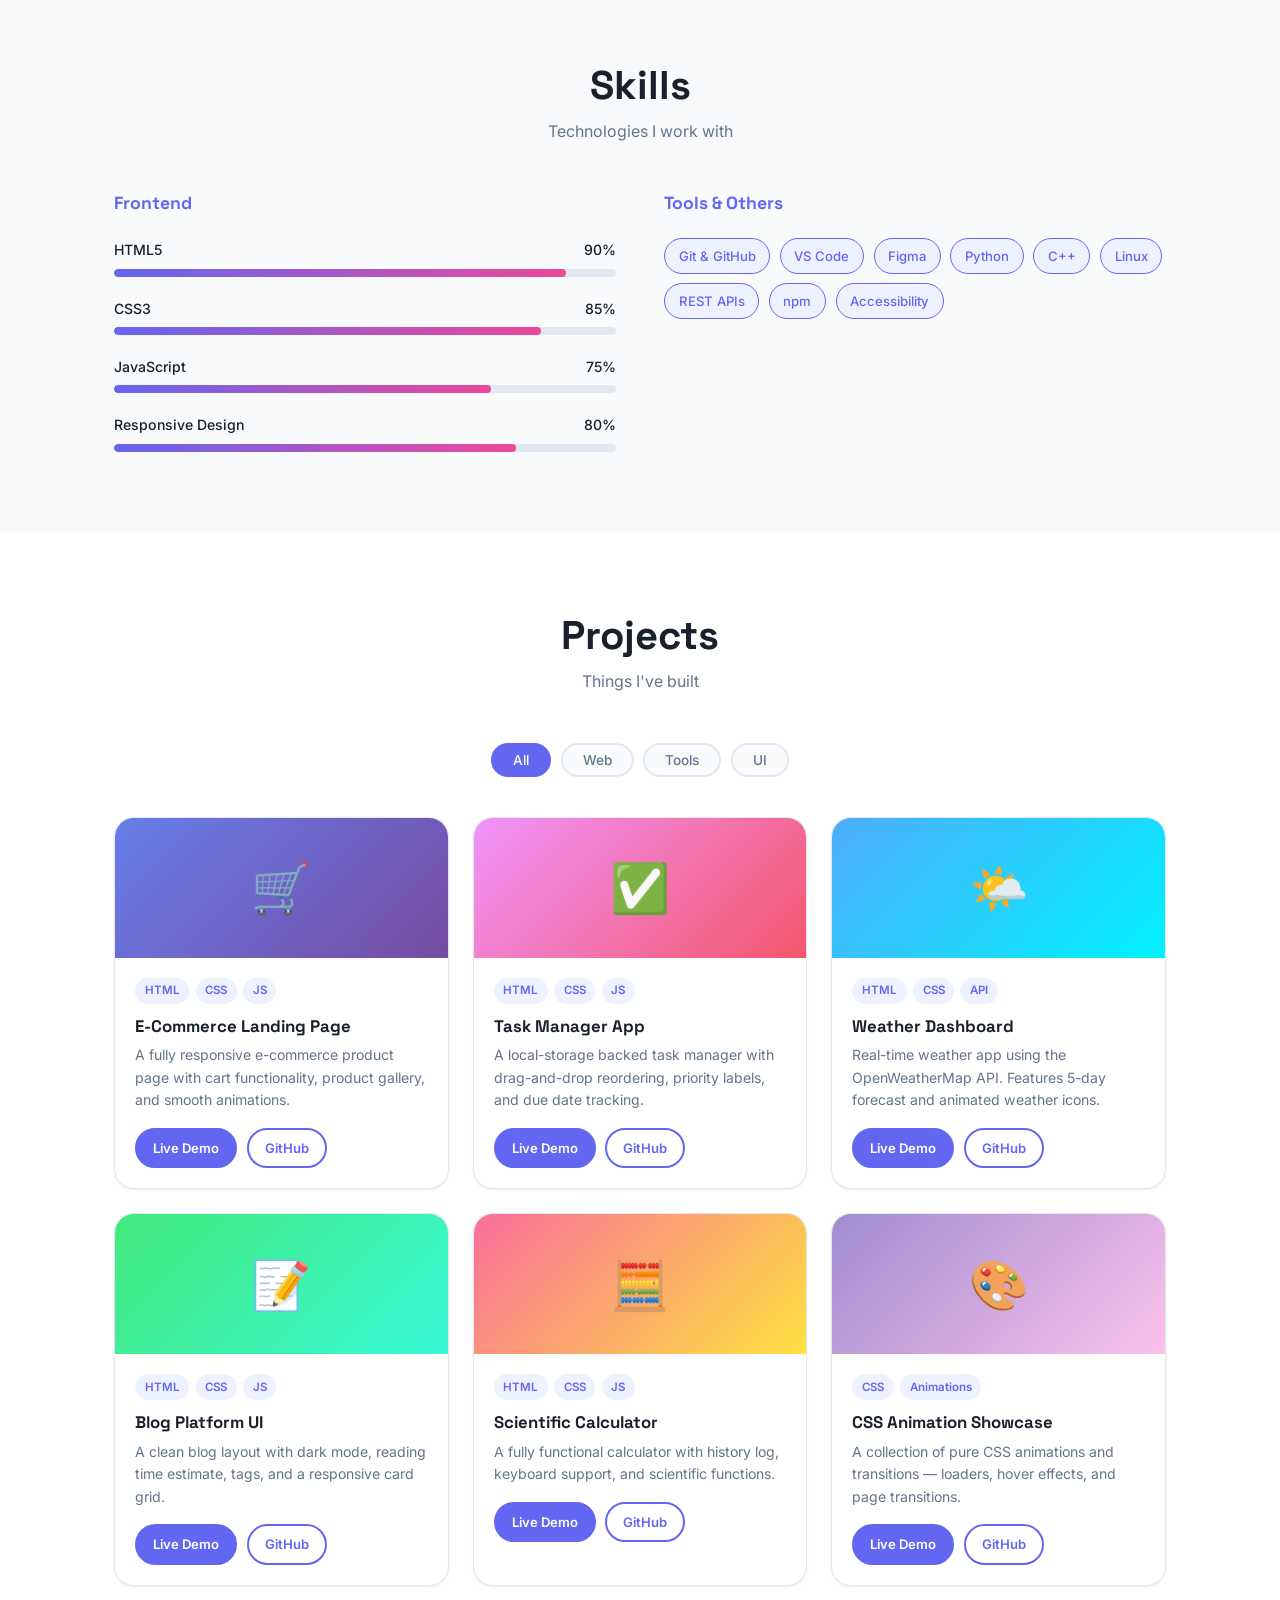
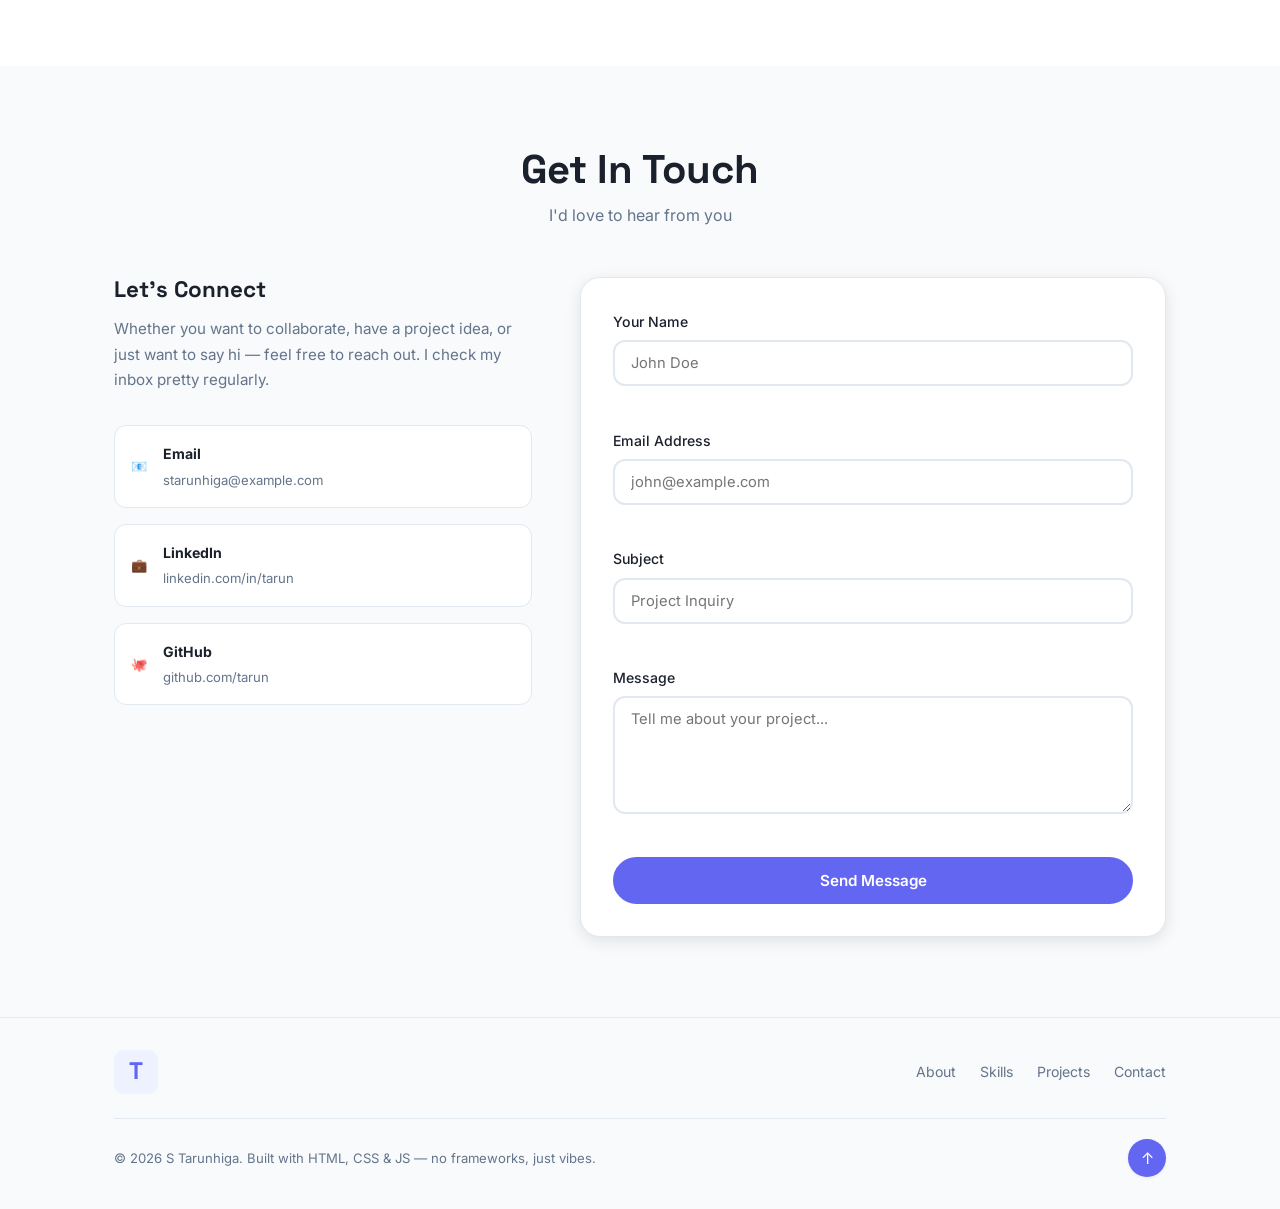
==== commit 0eb2b027: "work.md added" ====
--- a/index.html
+++ b/index.html
@@ -3,7 +3,7 @@
 <head>
   <meta charset="UTF-8" />
   <meta name="viewport" content="width=device-width, initial-scale=1.0" />
-  <title>Alex Chen | Portfolio</title>
+  <title>S Tarunhiga | Portfolio</title>
   <link rel="stylesheet" href="style.css" />
   <link rel="preconnect" href="https://fonts.googleapis.com" />
   <link href="https://fonts.googleapis.com/css2?family=Inter:wght@300;400;500;600;700&family=Space+Grotesk:wght@400;500;600;700&display=swap" rel="stylesheet" />
@@ -13,7 +13,7 @@
   <!-- NAVBAR -->
   <nav class="navbar" id="navbar">
     <div class="nav-container">
-      <a href="#home" class="nav-logo">AC</a>
+      <a href="#home" class="nav-logo">T</a>
       <ul class="nav-links" id="nav-links">
         <li><a href="#about">About</a></li>
         <li><a href="#skills">Skills</a></li>
@@ -35,12 +35,12 @@
   <section class="hero" id="home">
     <div class="hero-content">
       <p class="hero-greeting">Hi, I'm</p>
-      <h1 class="hero-name">Alex Chen</h1>
+      <h1 class="hero-name">S Tarunhiga</h1>
       <div class="hero-roles">
-        <span class="role-text" id="role-text"></span><span class="cursor">|</span>
+        <span>Web Developer &amp; CS Student</span>
       </div>
       <p class="hero-bio">
-        A passionate developer who loves building clean, functional, and accessible web experiences.
+        I'm a CS student who enjoys building things for the web — from clean UIs to useful tools. Still learning, always experimenting.
       </p>
       <div class="hero-buttons">
         <a href="#projects" class="btn btn-primary">View My Work</a>
@@ -56,13 +56,6 @@
           </svg>
         </div>
       </div>
-      <div class="floating-badge badge-1">💻 Full Stack</div>
-      <div class="floating-badge badge-2">🎨 UI/UX</div>
-      <div class="floating-badge badge-3">⚡ Fast &amp; Clean</div>
-    </div>
-    <div class="scroll-hint">
-      <span>Scroll down</span>
-      <div class="scroll-arrow"></div>
     </div>
   </section>
 
@@ -74,13 +67,14 @@
       <div class="about-grid">
         <div class="about-text">
           <p>
-            I'm a first-year Computer Science student with a deep interest in web development and design.
-            I enjoy turning ideas into real, interactive products that live on the internet.
+            I'm a first-year Computer Science student at a college in India. I got into web dev a few months ago
+            and haven't really stopped since — there's something satisfying about writing code and instantly seeing
+            it show up in a browser.
           </p>
           <p>
-            When I'm not coding, you'll find me sketching UI mockups, exploring open-source projects,
-            or reading about new technologies. I believe great software is built at the intersection
-            of good code and great design.
+            I mostly work with vanilla HTML, CSS, and JavaScript for now. I'm also learning Python and a bit of C++
+            through my coursework. Outside of code I spend too much time on YouTube rabbit holes and occasionally
+            try to get better at chess.
           </p>
           <div class="about-facts">
             <div class="fact">
@@ -102,9 +96,9 @@
           <ul class="info-list">
             <li><span class="info-icon">🎓</span><span><strong>Degree:</strong> B.Tech Computer Science</span></li>
             <li><span class="info-icon">📍</span><span><strong>Location:</strong> India</span></li>
-            <li><span class="info-icon">💼</span><span><strong>Available for:</strong> Internships</span></li>
-            <li><span class="info-icon">📧</span><span><strong>Email:</strong> alex@example.com</span></li>
-            <li><span class="info-icon">🌐</span><span><strong>Languages:</strong> English, Hindi</span></li>
+            <li><span class="info-icon">💼</span><span><strong>Looking for:</strong> Internships &amp; projects</span></li>
+            <li><span class="info-icon">📧</span><span><strong>Email:</strong> starunhiga@example.com</span></li>
+            <li><span class="info-icon">🌐</span><span><strong>Languages:</strong> English, Telugu, Hindi</span></li>
           </ul>
           <a href="#" class="btn btn-primary" style="margin-top: 1.5rem; display:inline-block;">Download Resume</a>
         </div>
@@ -124,19 +118,19 @@
           <div class="skill-bars">
             <div class="skill-bar-item">
               <div class="skill-bar-label"><span>HTML5</span><span>90%</span></div>
-              <div class="skill-bar-track"><div class="skill-bar-fill" data-width="90"></div></div>
+              <div class="skill-bar-track"><div class="skill-bar-fill" style="width:90%"></div></div>
             </div>
             <div class="skill-bar-item">
               <div class="skill-bar-label"><span>CSS3</span><span>85%</span></div>
-              <div class="skill-bar-track"><div class="skill-bar-fill" data-width="85"></div></div>
+              <div class="skill-bar-track"><div class="skill-bar-fill" style="width:85%"></div></div>
             </div>
             <div class="skill-bar-item">
               <div class="skill-bar-label"><span>JavaScript</span><span>75%</span></div>
-              <div class="skill-bar-track"><div class="skill-bar-fill" data-width="75"></div></div>
+              <div class="skill-bar-track"><div class="skill-bar-fill" style="width:75%"></div></div>
             </div>
             <div class="skill-bar-item">
               <div class="skill-bar-label"><span>Responsive Design</span><span>80%</span></div>
-              <div class="skill-bar-track"><div class="skill-bar-fill" data-width="80"></div></div>
+              <div class="skill-bar-track"><div class="skill-bar-fill" style="width:80%"></div></div>
             </div>
           </div>
         </div>
@@ -185,7 +179,7 @@
             <h3>E-Commerce Landing Page</h3>
             <p>A fully responsive e-commerce product page with cart functionality, product gallery, and smooth animations.</p>
             <div class="project-links">
-              <a href="#" class="btn btn-sm btn-primary">Live Demo</a>
+              <a href="projects/ecommerce.html" class="btn btn-sm btn-primary">Live Demo</a>
               <a href="#" class="btn btn-sm btn-outline">GitHub</a>
             </div>
           </div>
@@ -202,7 +196,7 @@
             <h3>Task Manager App</h3>
             <p>A local-storage backed task manager with drag-and-drop reordering, priority labels, and due date tracking.</p>
             <div class="project-links">
-              <a href="#" class="btn btn-sm btn-primary">Live Demo</a>
+              <a href="projects/taskmanager.html" class="btn btn-sm btn-primary">Live Demo</a>
               <a href="#" class="btn btn-sm btn-outline">GitHub</a>
             </div>
           </div>
@@ -219,7 +213,7 @@
             <h3>Weather Dashboard</h3>
             <p>Real-time weather app using the OpenWeatherMap API. Features 5-day forecast and animated weather icons.</p>
             <div class="project-links">
-              <a href="#" class="btn btn-sm btn-primary">Live Demo</a>
+              <a href="projects/weather.html" class="btn btn-sm btn-primary">Live Demo</a>
               <a href="#" class="btn btn-sm btn-outline">GitHub</a>
             </div>
           </div>
@@ -236,7 +230,7 @@
             <h3>Blog Platform UI</h3>
             <p>A clean blog layout with dark mode, reading time estimate, tags, and a responsive card grid.</p>
             <div class="project-links">
-              <a href="#" class="btn btn-sm btn-primary">Live Demo</a>
+              <a href="projects/blog.html" class="btn btn-sm btn-primary">Live Demo</a>
               <a href="#" class="btn btn-sm btn-outline">GitHub</a>
             </div>
           </div>
@@ -253,7 +247,7 @@
             <h3>Scientific Calculator</h3>
             <p>A fully functional calculator with history log, keyboard support, and scientific functions.</p>
             <div class="project-links">
-              <a href="#" class="btn btn-sm btn-primary">Live Demo</a>
+              <a href="projects/calculator.html" class="btn btn-sm btn-primary">Live Demo</a>
               <a href="#" class="btn btn-sm btn-outline">GitHub</a>
             </div>
           </div>
@@ -270,7 +264,7 @@
             <h3>CSS Animation Showcase</h3>
             <p>A collection of pure CSS animations and transitions — loaders, hover effects, and page transitions.</p>
             <div class="project-links">
-              <a href="#" class="btn btn-sm btn-primary">Live Demo</a>
+              <a href="projects/cssshowcase.html" class="btn btn-sm btn-primary">Live Demo</a>
               <a href="#" class="btn btn-sm btn-outline">GitHub</a>
             </div>
           </div>
@@ -289,27 +283,27 @@
       <div class="contact-grid">
         <div class="contact-info">
           <h3>Let's Connect</h3>
-          <p>Whether you have a project idea, a question, or just want to say hi — my inbox is open!</p>
+          <p>Whether you want to collaborate, have a project idea, or just want to say hi — feel free to reach out. I check my inbox pretty regularly.</p>
           <div class="contact-items">
-            <a href="mailto:alex@example.com" class="contact-item">
+            <a href="mailto:starunhiga@example.com" class="contact-item">
               <span class="ci-icon">📧</span>
               <div>
                 <strong>Email</strong>
-                <span>alex@example.com</span>
+                <span>starunhiga@example.com</span>
               </div>
             </a>
             <a href="#" class="contact-item">
               <span class="ci-icon">💼</span>
               <div>
                 <strong>LinkedIn</strong>
-                <span>linkedin.com/in/alexchen</span>
+                <span>linkedin.com/in/tarun</span>
               </div>
             </a>
             <a href="#" class="contact-item">
               <span class="ci-icon">🐙</span>
               <div>
                 <strong>GitHub</strong>
-                <span>github.com/alexchen</span>
+                <span>github.com/tarun</span>
               </div>
             </a>
           </div>
@@ -349,7 +343,7 @@
   <footer class="footer">
     <div class="container">
       <div class="footer-top">
-        <a href="#home" class="nav-logo">AC</a>
+        <a href="#home" class="nav-logo">T</a>
         <ul class="footer-links">
           <li><a href="#about">About</a></li>
           <li><a href="#skills">Skills</a></li>
@@ -358,7 +352,7 @@
         </ul>
       </div>
       <div class="footer-bottom">
-        <p>© 2026 Alex Chen. Built with ❤️ using HTML, CSS &amp; JS.</p>
+        <p>© 2026 S Tarunhiga. Built with HTML, CSS &amp; JS — no frameworks, just vibes.</p>
         <button class="back-to-top" id="back-to-top" aria-label="Back to top">↑</button>
       </div>
     </div>
--- a/style.css
+++ b/style.css
@@ -19,7 +19,6 @@
   --radius: 12px;
   --radius-lg: 20px;
   --nav-height: 70px;
-  --transition: 0.3s ease;
   --font-body: 'Inter', sans-serif;
   --font-heading: 'Space Grotesk', sans-serif;
 }
@@ -55,7 +54,6 @@
   background-color: var(--bg);
   color: var(--text);
   line-height: 1.7;
-  transition: background-color var(--transition), color var(--transition);
   overflow-x: hidden;
 }
 
@@ -115,7 +113,6 @@
   font-size: 0.95rem;
   font-weight: 600;
   font-family: var(--font-body);
-  transition: all var(--transition);
   cursor: pointer;
   border: 2px solid transparent;
 }
@@ -129,8 +126,6 @@
 .btn-primary:hover {
   background-color: var(--accent-hover);
   border-color: var(--accent-hover);
-  transform: translateY(-2px);
-  box-shadow: 0 6px 20px rgba(99, 102, 241, 0.4);
 }
 
 .btn-outline {
@@ -142,7 +137,6 @@
 .btn-outline:hover {
   background-color: var(--accent);
   color: #fff;
-  transform: translateY(-2px);
 }
 
 .btn-sm {
@@ -165,11 +159,6 @@
   right: 0;
   z-index: 1000;
   height: var(--nav-height);
-  background-color: transparent;
-  transition: background-color var(--transition), box-shadow var(--transition);
-}
-
-.navbar.scrolled {
   background-color: var(--surface);
   box-shadow: var(--shadow-sm);
 }
@@ -195,10 +184,7 @@
   border-radius: 10px;
   display: grid;
   place-items: center;
-  transition: transform var(--transition);
-}
-
-.nav-logo:hover { transform: scale(1.05); }
+}
 
 .nav-links {
   display: flex;
@@ -210,31 +196,11 @@
   font-size: 0.92rem;
   font-weight: 500;
   color: var(--text-muted);
-  position: relative;
-  padding-bottom: 2px;
-  transition: color var(--transition);
-}
-
-.nav-links a::after {
-  content: '';
-  position: absolute;
-  bottom: 0;
-  left: 0;
-  width: 0;
-  height: 2px;
-  background: var(--accent);
-  border-radius: 2px;
-  transition: width var(--transition);
 }
 
 .nav-links a:hover,
 .nav-links a.active {
   color: var(--accent);
-}
-
-.nav-links a:hover::after,
-.nav-links a.active::after {
-  width: 100%;
 }
 
 .nav-actions {
@@ -251,12 +217,6 @@
   display: grid;
   place-items: center;
   font-size: 1.1rem;
-  transition: background var(--transition), transform var(--transition);
-}
-
-.theme-toggle:hover {
-  background: var(--border);
-  transform: rotate(15deg);
 }
 
 .hamburger {
@@ -275,12 +235,7 @@
   height: 2px;
   background: var(--text);
   border-radius: 2px;
-  transition: all var(--transition);
-}
-
-.hamburger.open span:nth-child(1) { transform: translateY(7px) rotate(45deg); }
-.hamburger.open span:nth-child(2) { opacity: 0; }
-.hamburger.open span:nth-child(3) { transform: translateY(-7px) rotate(-45deg); }
+}
 
 /* =============================================
    HERO
@@ -294,11 +249,6 @@
   padding: calc(var(--nav-height) + 2rem) 1.5rem 4rem;
   max-width: 1100px;
   margin: 0 auto;
-  position: relative;
-}
-
-.hero-content {
-  animation: fadeInLeft 0.8s ease forwards;
 }
 
 .hero-greeting {
@@ -323,17 +273,6 @@
   font-weight: 500;
   color: var(--text-muted);
   margin-bottom: 1.25rem;
-  min-height: 2rem;
-}
-
-.cursor {
-  animation: blink 1s step-end infinite;
-  color: var(--accent);
-}
-
-@keyframes blink {
-  0%, 100% { opacity: 1; }
-  50% { opacity: 0; }
 }
 
 .hero-bio {
@@ -351,11 +290,9 @@
 
 /* Hero Visual */
 .hero-visual {
-  position: relative;
   display: flex;
   justify-content: center;
   align-items: center;
-  animation: fadeInRight 0.8s ease forwards;
 }
 
 .avatar-ring {
@@ -365,12 +302,6 @@
   background: linear-gradient(135deg, var(--accent), #ec4899);
   padding: 4px;
   box-shadow: var(--shadow-lg);
-  animation: float 4s ease-in-out infinite;
-}
-
-@keyframes float {
-  0%, 100% { transform: translateY(0); }
-  50% { transform: translateY(-16px); }
 }
 
 .avatar {
@@ -381,50 +312,6 @@
   display: grid;
   place-items: center;
   overflow: hidden;
-}
-
-.floating-badge {
-  position: absolute;
-  background: var(--surface);
-  border: 1px solid var(--border);
-  border-radius: 50px;
-  padding: 0.5rem 1rem;
-  font-size: 0.82rem;
-  font-weight: 600;
-  box-shadow: var(--shadow-md);
-  white-space: nowrap;
-}
-
-.badge-1 { top: 10%; right: -5%; animation: float 3.5s 0.3s ease-in-out infinite; }
-.badge-2 { bottom: 15%; right: -10%; animation: float 4s 0.6s ease-in-out infinite; }
-.badge-3 { bottom: 10%; left: -8%; animation: float 3.8s 0.9s ease-in-out infinite; }
-
-.scroll-hint {
-  position: absolute;
-  bottom: 1.5rem;
-  left: 50%;
-  transform: translateX(-50%);
-  display: flex;
-  flex-direction: column;
-  align-items: center;
-  gap: 0.5rem;
-  color: var(--text-muted);
-  font-size: 0.78rem;
-  animation: fadeIn 1.5s 1s ease both;
-}
-
-.scroll-arrow {
-  width: 20px;
-  height: 20px;
-  border-right: 2px solid var(--text-muted);
-  border-bottom: 2px solid var(--text-muted);
-  transform: rotate(45deg);
-  animation: scrollBounce 1.5s ease-in-out infinite;
-}
-
-@keyframes scrollBounce {
-  0%, 100% { transform: rotate(45deg) translateY(0); }
-  50% { transform: rotate(45deg) translateY(5px); }
 }
 
 /* =============================================
@@ -541,8 +428,6 @@
   height: 100%;
   background: linear-gradient(90deg, var(--accent), #ec4899);
   border-radius: 50px;
-  width: 0;
-  transition: width 1.2s cubic-bezier(0.4, 0, 0.2, 1);
 }
 
 .skill-tags {
@@ -560,13 +445,6 @@
   border-radius: 50px;
   font-size: 0.82rem;
   font-weight: 500;
-  transition: all var(--transition);
-}
-
-.tag:hover {
-  background: var(--accent);
-  color: #fff;
-  transform: translateY(-2px);
 }
 
 /* =============================================
@@ -588,7 +466,7 @@
   background: var(--bg-alt);
   color: var(--text-muted);
   border: 2px solid var(--border);
-  transition: all var(--transition);
+  cursor: pointer;
 }
 
 .filter-btn:hover,
@@ -610,12 +488,9 @@
   border-radius: var(--radius-lg);
   overflow: hidden;
   box-shadow: var(--shadow-sm);
-  transition: transform var(--transition), box-shadow var(--transition), opacity 0.4s ease;
-  animation: fadeInUp 0.5s ease both;
 }
 
 .project-card:hover {
-  transform: translateY(-6px);
   box-shadow: var(--shadow-lg);
 }
 
@@ -702,12 +577,10 @@
   background: var(--surface);
   border: 1px solid var(--border);
   border-radius: var(--radius);
-  transition: all var(--transition);
 }
 
 .contact-item:hover {
   border-color: var(--accent);
-  transform: translateX(4px);
   box-shadow: var(--shadow-sm);
 }
 
@@ -759,7 +632,6 @@
   color: var(--text);
   font-family: var(--font-body);
   font-size: 0.92rem;
-  transition: border-color var(--transition), box-shadow var(--transition);
   outline: none;
   resize: vertical;
 }
@@ -823,7 +695,6 @@
 .footer-links a {
   font-size: 0.88rem;
   color: var(--text-muted);
-  transition: color var(--transition);
 }
 
 .footer-links a:hover { color: var(--accent); }
@@ -852,51 +723,11 @@
   font-size: 1rem;
   display: grid;
   place-items: center;
-  transition: all var(--transition);
   box-shadow: var(--shadow-sm);
 }
 
 .back-to-top:hover {
   background: var(--accent-hover);
-  transform: translateY(-3px);
-  box-shadow: var(--shadow-md);
-}
-
-/* =============================================
-   SCROLL REVEAL ANIMATION
-   ============================================= */
-.reveal {
-  opacity: 0;
-  transform: translateY(30px);
-  transition: opacity 0.6s ease, transform 0.6s ease;
-}
-
-.reveal.visible {
-  opacity: 1;
-  transform: translateY(0);
-}
-
-/* =============================================
-   KEYFRAMES
-   ============================================= */
-@keyframes fadeInLeft {
-  from { opacity: 0; transform: translateX(-40px); }
-  to   { opacity: 1; transform: translateX(0); }
-}
-
-@keyframes fadeInRight {
-  from { opacity: 0; transform: translateX(40px); }
-  to   { opacity: 1; transform: translateX(0); }
-}
-
-@keyframes fadeIn {
-  from { opacity: 0; }
-  to   { opacity: 1; }
-}
-
-@keyframes fadeInUp {
-  from { opacity: 0; transform: translateY(20px); }
-  to   { opacity: 1; transform: translateY(0); }
 }
 
 /* =============================================
@@ -914,11 +745,6 @@
 
   .hero-bio { margin: 0 auto 2rem; }
   .hero-buttons { justify-content: center; }
-  .scroll-hint { display: none; }
-
-  .badge-1, .badge-2, .badge-3 {
-    display: none;
-  }
 
   .about-grid { grid-template-columns: 1fr; }
   .skills-categories { grid-template-columns: 1fr; }
